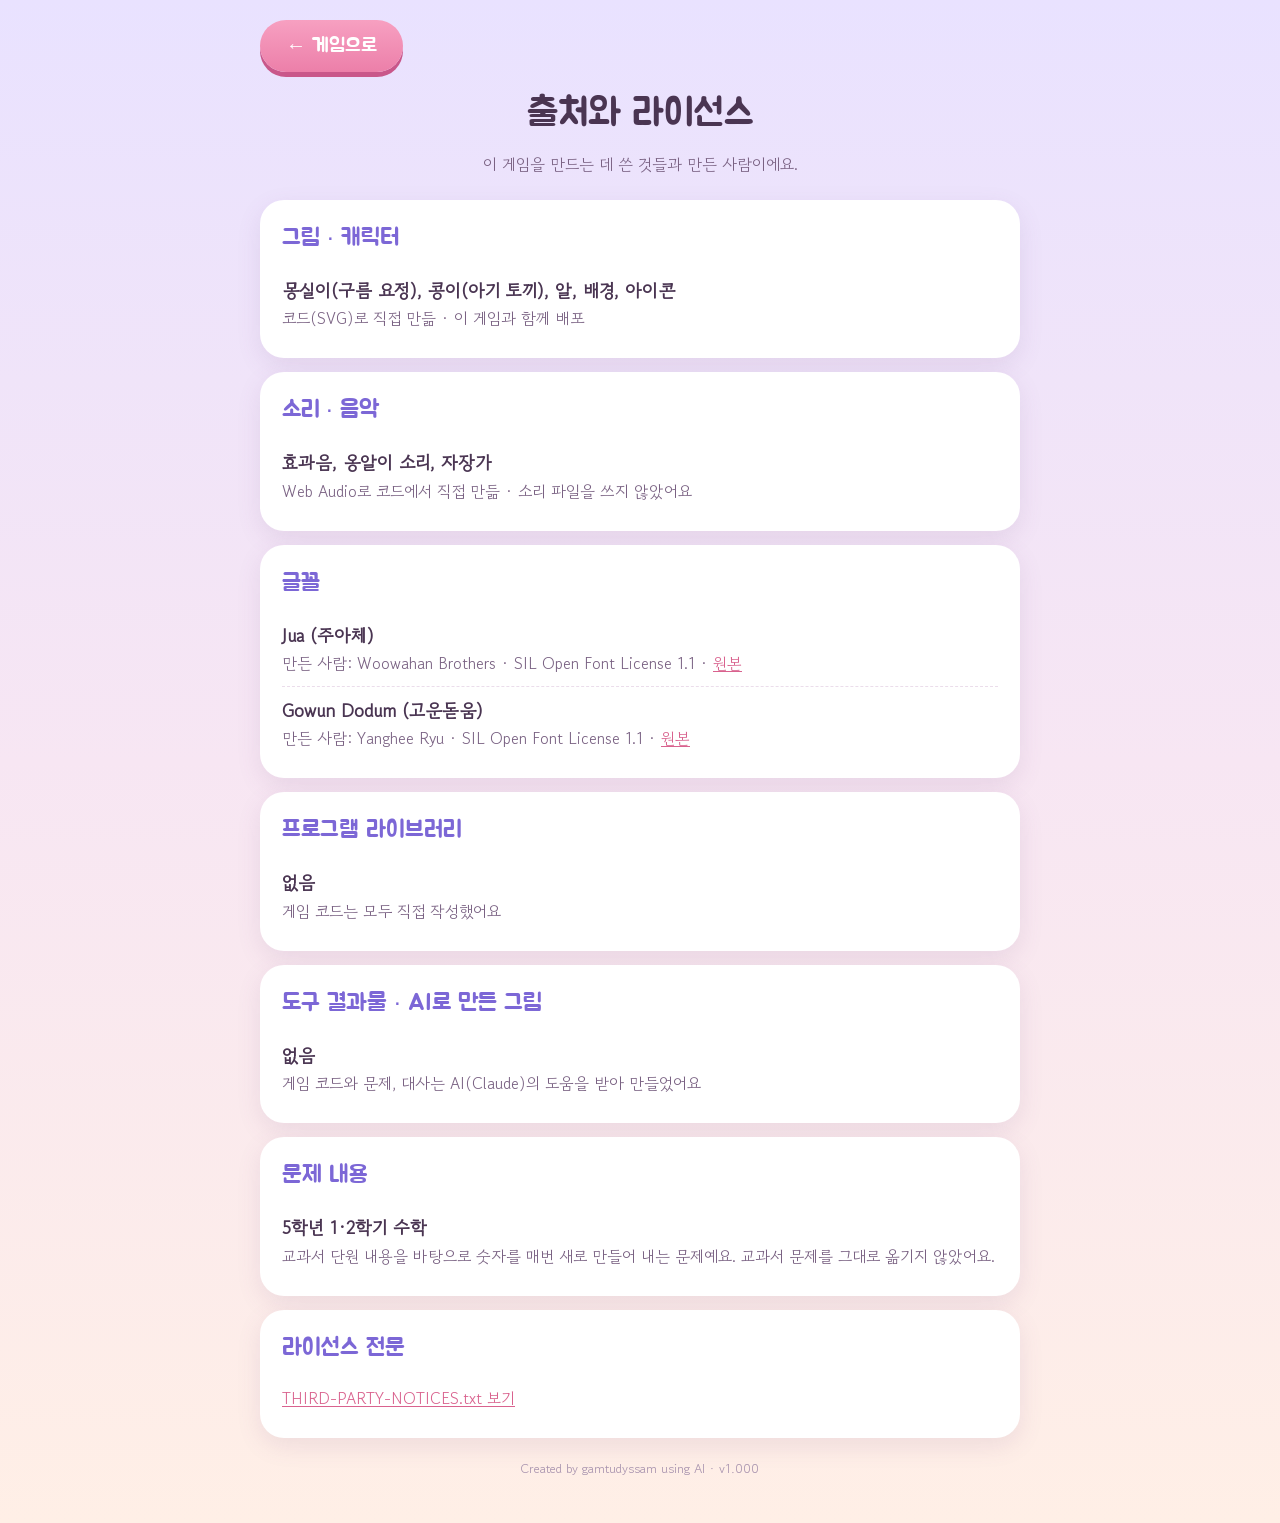
==== credits.html @ 1b7b96b5 "구름 둥지 시험판 v1.000: 5학년 수학 무작위 복습 + 친구 키우기 - 알 고르기(구름 요정 몽실이 / 아기 토끼 콩이), 정해진 이름 고르기 - 1·2학기 11단원 문제 생" ====
<!doctype html>
<html lang="ko">
<head>
<meta charset="utf-8">
<meta name="viewport" content="width=device-width, initial-scale=1, viewport-fit=cover">
<title>출처와 라이선스 · 구름 둥지</title>
<link href="https://fonts.googleapis.com/css2?family=Gowun+Dodum&family=Jua&display=swap" rel="stylesheet">
<style>
:root{--ink:#4A3552;--ink2:#7A6283}
*{box-sizing:border-box}
body{margin:0;min-height:100vh;background:linear-gradient(180deg,#E9E2FF,#F7E6F3 50%,#FFEFE6);color:var(--ink);font-family:"Gowun Dodum",system-ui,sans-serif;
  padding:calc(20px + env(safe-area-inset-top)) 16px calc(30px + env(safe-area-inset-bottom));line-height:1.7}
.wrap{max-width:760px;margin:0 auto}
h1{font-family:"Jua",sans-serif;font-weight:400;font-size:38px;margin:10px 0 4px;text-align:center}
.lead{text-align:center;color:var(--ink2);margin:0 0 22px}
.card{background:#fff;border-radius:24px;padding:18px 22px;margin:0 0 14px;box-shadow:0 8px 24px rgba(122,82,140,.12)}
h2{font-family:"Jua",sans-serif;font-weight:400;font-size:24px;margin:0 0 8px;color:#7C67D6}
.item{padding:8px 0;border-top:1px dashed #EBDDEB}.item:first-of-type{border-top:0}
.item b{font-size:18px}.item div{color:var(--ink2);font-size:16px}
a{color:#D9628E}
.back{display:inline-flex;align-items:center;justify-content:center;min-height:52px;padding:0 26px;border-radius:999px;border:0;background:linear-gradient(180deg,#F7A0C1,#EC7FA9);
  color:#fff;font-family:"Jua",sans-serif;font-size:20px;box-shadow:0 5px 0 #C9578A;cursor:pointer}
.top{display:flex;justify-content:flex-start}
.foot{text-align:center;color:#A893AE;font-size:13px;margin-top:20px}
</style>
</head>
<body>
<div class="wrap">
  <div class="top"><button class="back" id="back">← 게임으로</button></div>
  <h1>출처와 라이선스</h1>
  <p class="lead">이 게임을 만드는 데 쓴 것들과 만든 사람이에요.</p>

  <div class="card"><h2>그림 · 캐릭터</h2>
    <div class="item"><b>몽실이(구름 요정), 콩이(아기 토끼), 알, 배경, 아이콘</b><div>코드(SVG)로 직접 만듦 · 이 게임과 함께 배포</div></div>
  </div>

  <div class="card"><h2>소리 · 음악</h2>
    <div class="item"><b>효과음, 옹알이 소리, 자장가</b><div>Web Audio로 코드에서 직접 만듦 · 소리 파일을 쓰지 않았어요</div></div>
  </div>

  <div class="card"><h2>글꼴</h2>
    <div class="item"><b>Jua (주아체)</b><div>만든 사람: Woowahan Brothers · SIL Open Font License 1.1 · <a href="https://fonts.google.com/specimen/Jua" target="_blank" rel="noopener">원본</a></div></div>
    <div class="item"><b>Gowun Dodum (고운돋움)</b><div>만든 사람: Yanghee Ryu · SIL Open Font License 1.1 · <a href="https://fonts.google.com/specimen/Gowun+Dodum" target="_blank" rel="noopener">원본</a></div></div>
  </div>

  <div class="card"><h2>프로그램 라이브러리</h2>
    <div class="item"><b>없음</b><div>게임 코드는 모두 직접 작성했어요</div></div>
  </div>

  <div class="card"><h2>도구 결과물 · AI로 만든 그림</h2>
    <div class="item"><b>없음</b><div>게임 코드와 문제, 대사는 AI(Claude)의 도움을 받아 만들었어요</div></div>
  </div>

  <div class="card"><h2>문제 내용</h2>
    <div class="item"><b>5학년 1·2학기 수학</b><div>교과서 단원 내용을 바탕으로 숫자를 매번 새로 만들어 내는 문제예요. 교과서 문제를 그대로 옮기지 않았어요.</div></div>
  </div>

  <div class="card"><h2>라이선스 전문</h2>
    <div class="item"><a href="THIRD-PARTY-NOTICES.txt" target="_blank" rel="noopener">THIRD-PARTY-NOTICES.txt 보기</a></div>
  </div>

  <p class="foot">Created by gamtudyssam using AI · <span id="ver"></span></p>
</div>
<script src="js/version.js"></script>
<script>
document.getElementById("ver").textContent = VERSION;
document.getElementById('back').onclick = () => {
  if (window.opener || history.length <= 1) { window.close(); setTimeout(() => { location.href = 'index.html'; }, 300); }
  else history.back();
};
</script>
</body>
</html>
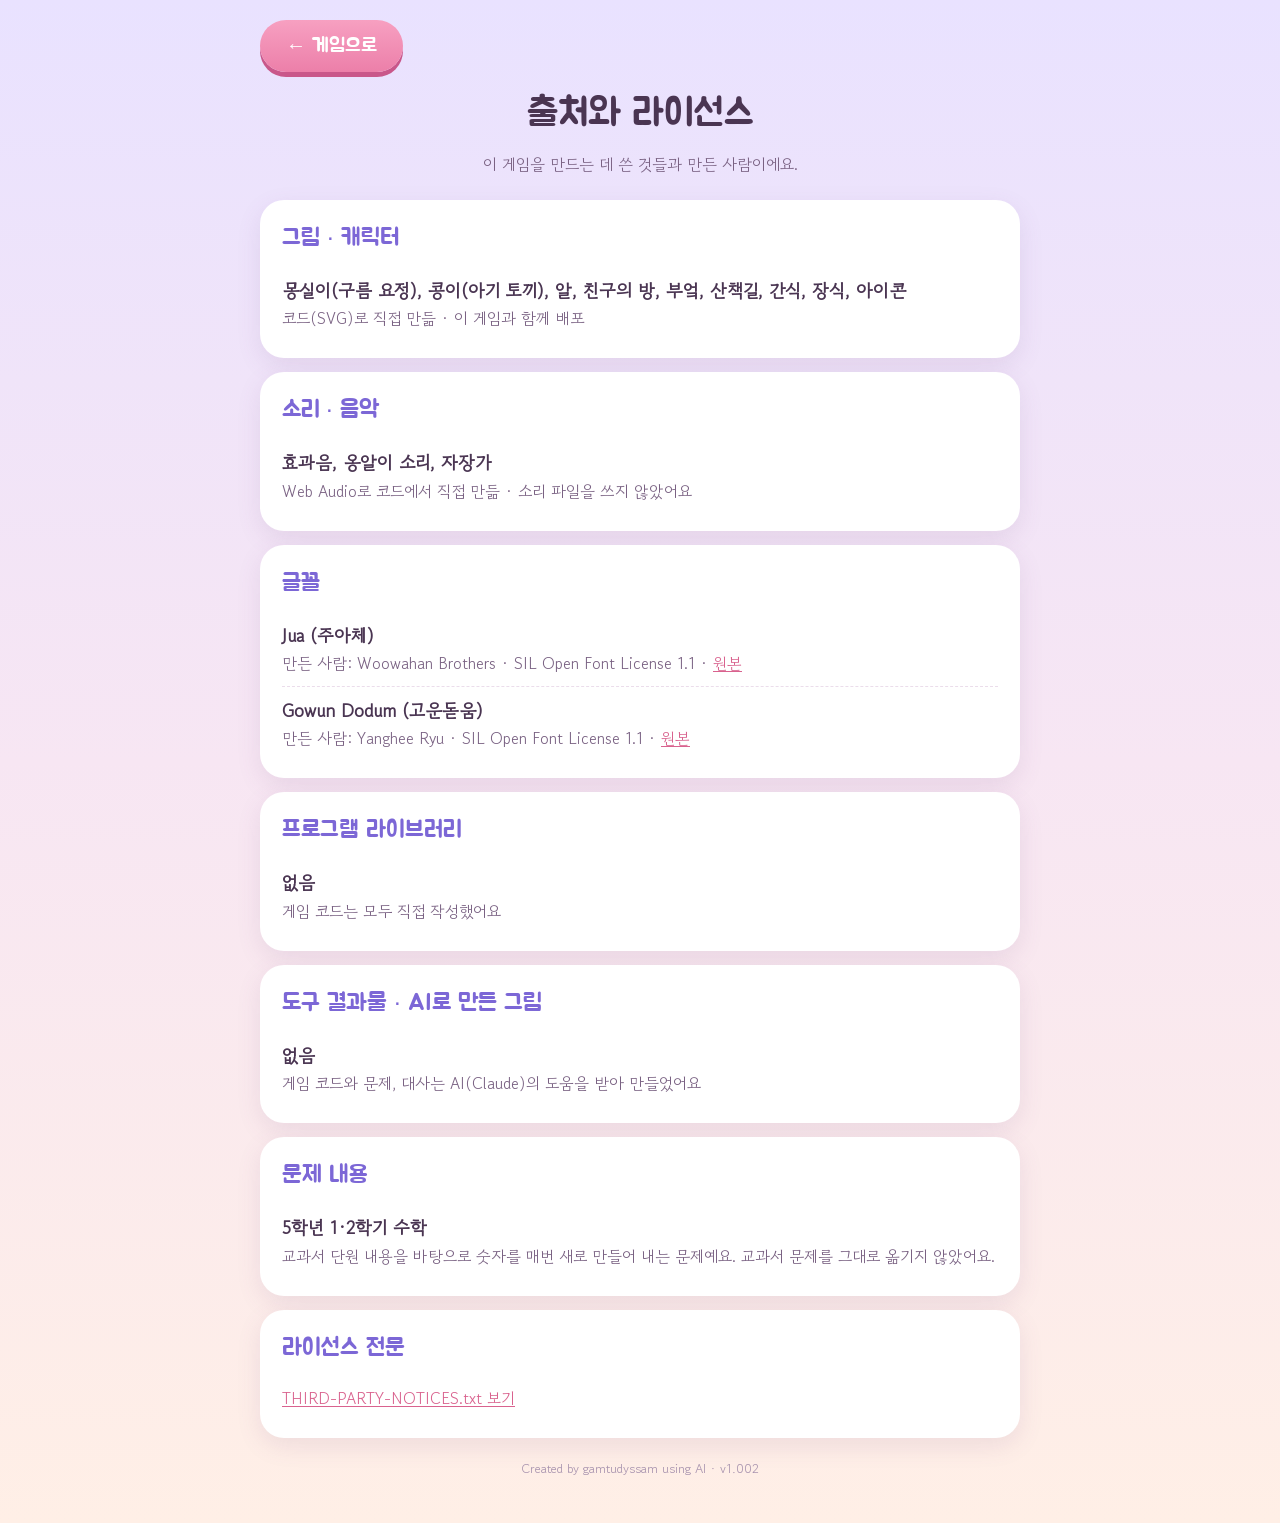
==== commit 52c49fad: "친구의 방 중심으로 게임 구조 개편 (v1.002) - 첫 화면을 친구의 방으로: 돌아다니기, 상태 4가지, 쓰다듬기 반응 - 오늘의 바람 3개(간식·장소·돌봄)와 우정 단계, 이" ====
--- a/credits.html
+++ b/credits.html
@@ -31,7 +31,7 @@
   <p class="lead">이 게임을 만드는 데 쓴 것들과 만든 사람이에요.</p>
 
   <div class="card"><h2>그림 · 캐릭터</h2>
-    <div class="item"><b>몽실이(구름 요정), 콩이(아기 토끼), 알, 배경, 아이콘</b><div>코드(SVG)로 직접 만듦 · 이 게임과 함께 배포</div></div>
+    <div class="item"><b>몽실이(구름 요정), 콩이(아기 토끼), 알, 친구의 방, 부엌, 산책길, 간식, 장식, 아이콘</b><div>코드(SVG)로 직접 만듦 · 이 게임과 함께 배포</div></div>
   </div>
 
   <div class="card"><h2>소리 · 음악</h2>
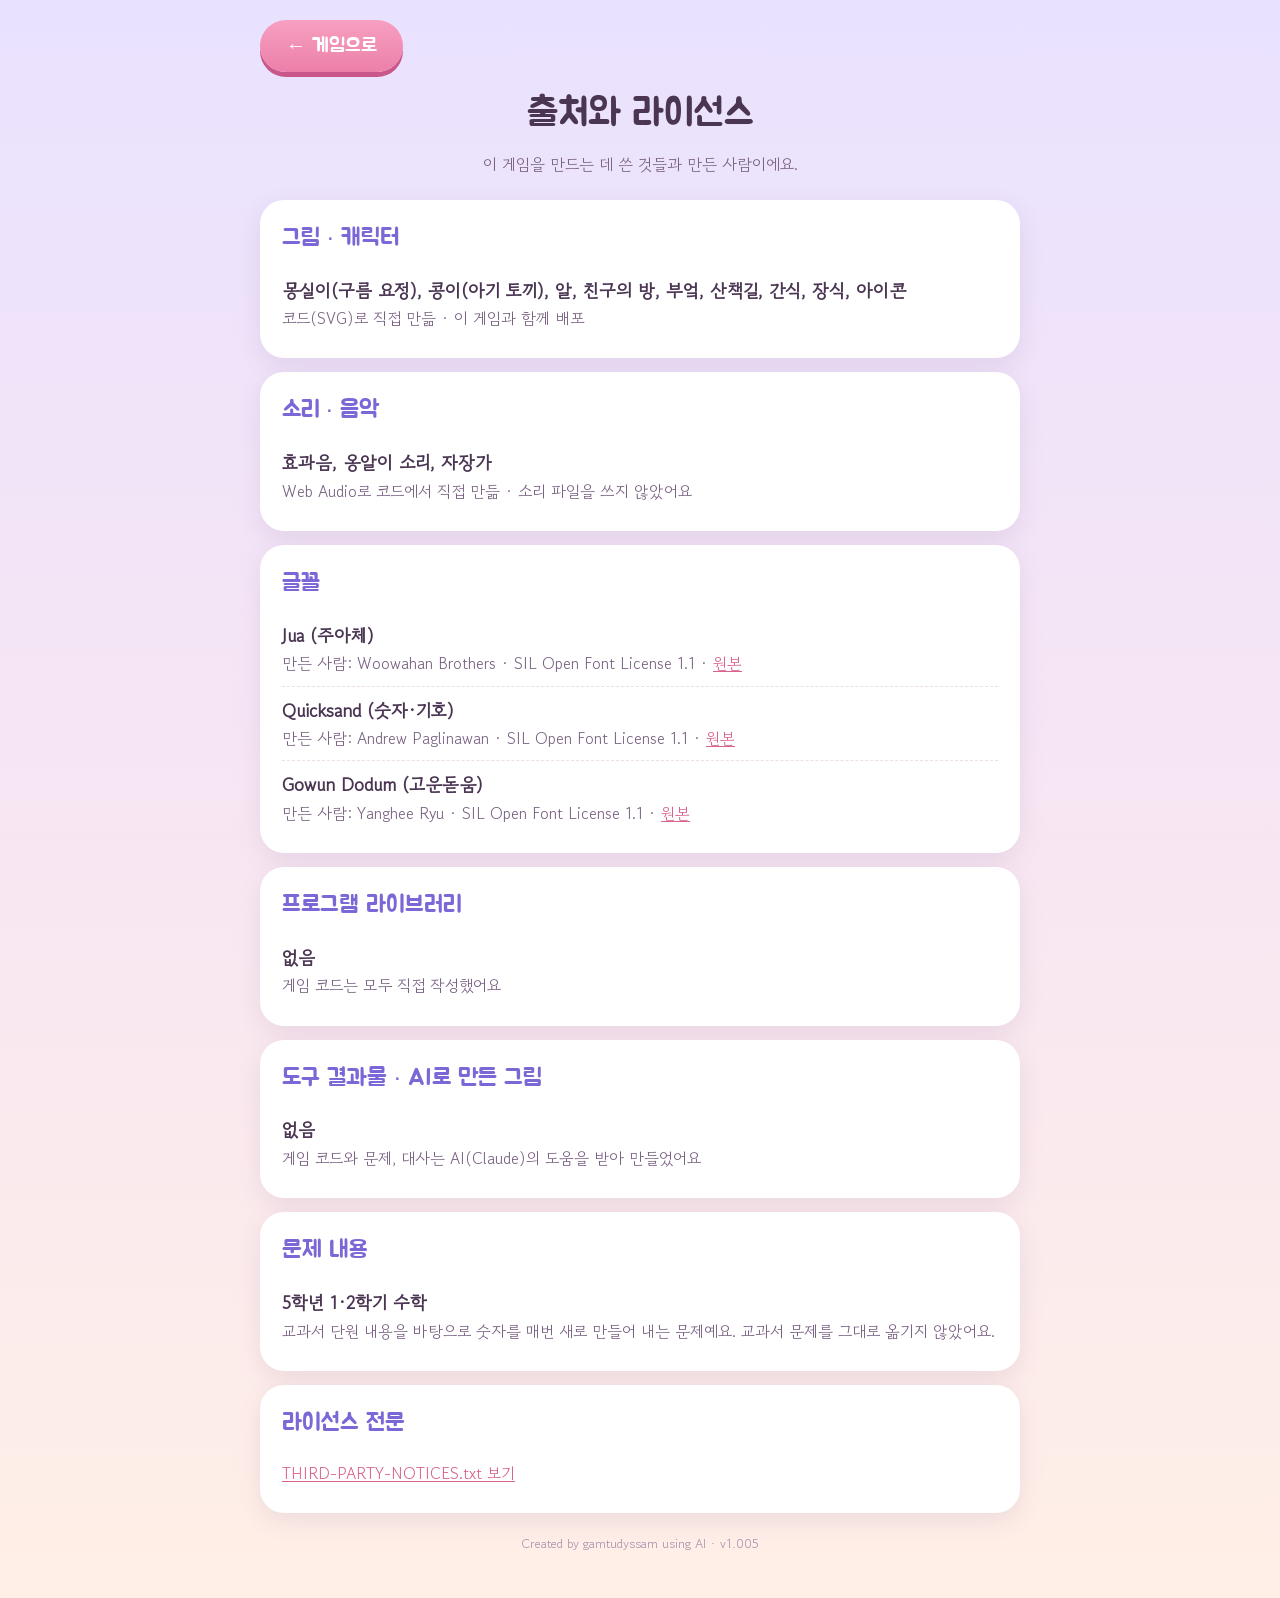
==== commit ab43fb52: "요리 애니메이션, 목욕·놀이 새로 만들기 (v1.005) - 요리: 단계마다 재료·도구가 움직이는 애니메이션(넣기, 붓기, 섞기, 으깨기, 굽기, 흔들기, 뿌리기, 기계 돌리기, " ====
--- a/credits.html
+++ b/credits.html
@@ -4,7 +4,7 @@
 <meta charset="utf-8">
 <meta name="viewport" content="width=device-width, initial-scale=1, viewport-fit=cover">
 <title>출처와 라이선스 · 구름 둥지</title>
-<link href="https://fonts.googleapis.com/css2?family=Gowun+Dodum&family=Jua&display=swap" rel="stylesheet">
+<link href="https://fonts.googleapis.com/css2?family=Gowun+Dodum&family=Jua&family=Quicksand:wght@700&display=swap" rel="stylesheet">
 <style>
 :root{--ink:#4A3552;--ink2:#7A6283}
 *{box-sizing:border-box}
@@ -40,6 +40,7 @@
 
   <div class="card"><h2>글꼴</h2>
     <div class="item"><b>Jua (주아체)</b><div>만든 사람: Woowahan Brothers · SIL Open Font License 1.1 · <a href="https://fonts.google.com/specimen/Jua" target="_blank" rel="noopener">원본</a></div></div>
+    <div class="item"><b>Quicksand (숫자·기호)</b><div>만든 사람: Andrew Paglinawan · SIL Open Font License 1.1 · <a href="https://fonts.google.com/specimen/Quicksand" target="_blank" rel="noopener">원본</a></div></div>
     <div class="item"><b>Gowun Dodum (고운돋움)</b><div>만든 사람: Yanghee Ryu · SIL Open Font License 1.1 · <a href="https://fonts.google.com/specimen/Gowun+Dodum" target="_blank" rel="noopener">원본</a></div></div>
   </div>
 
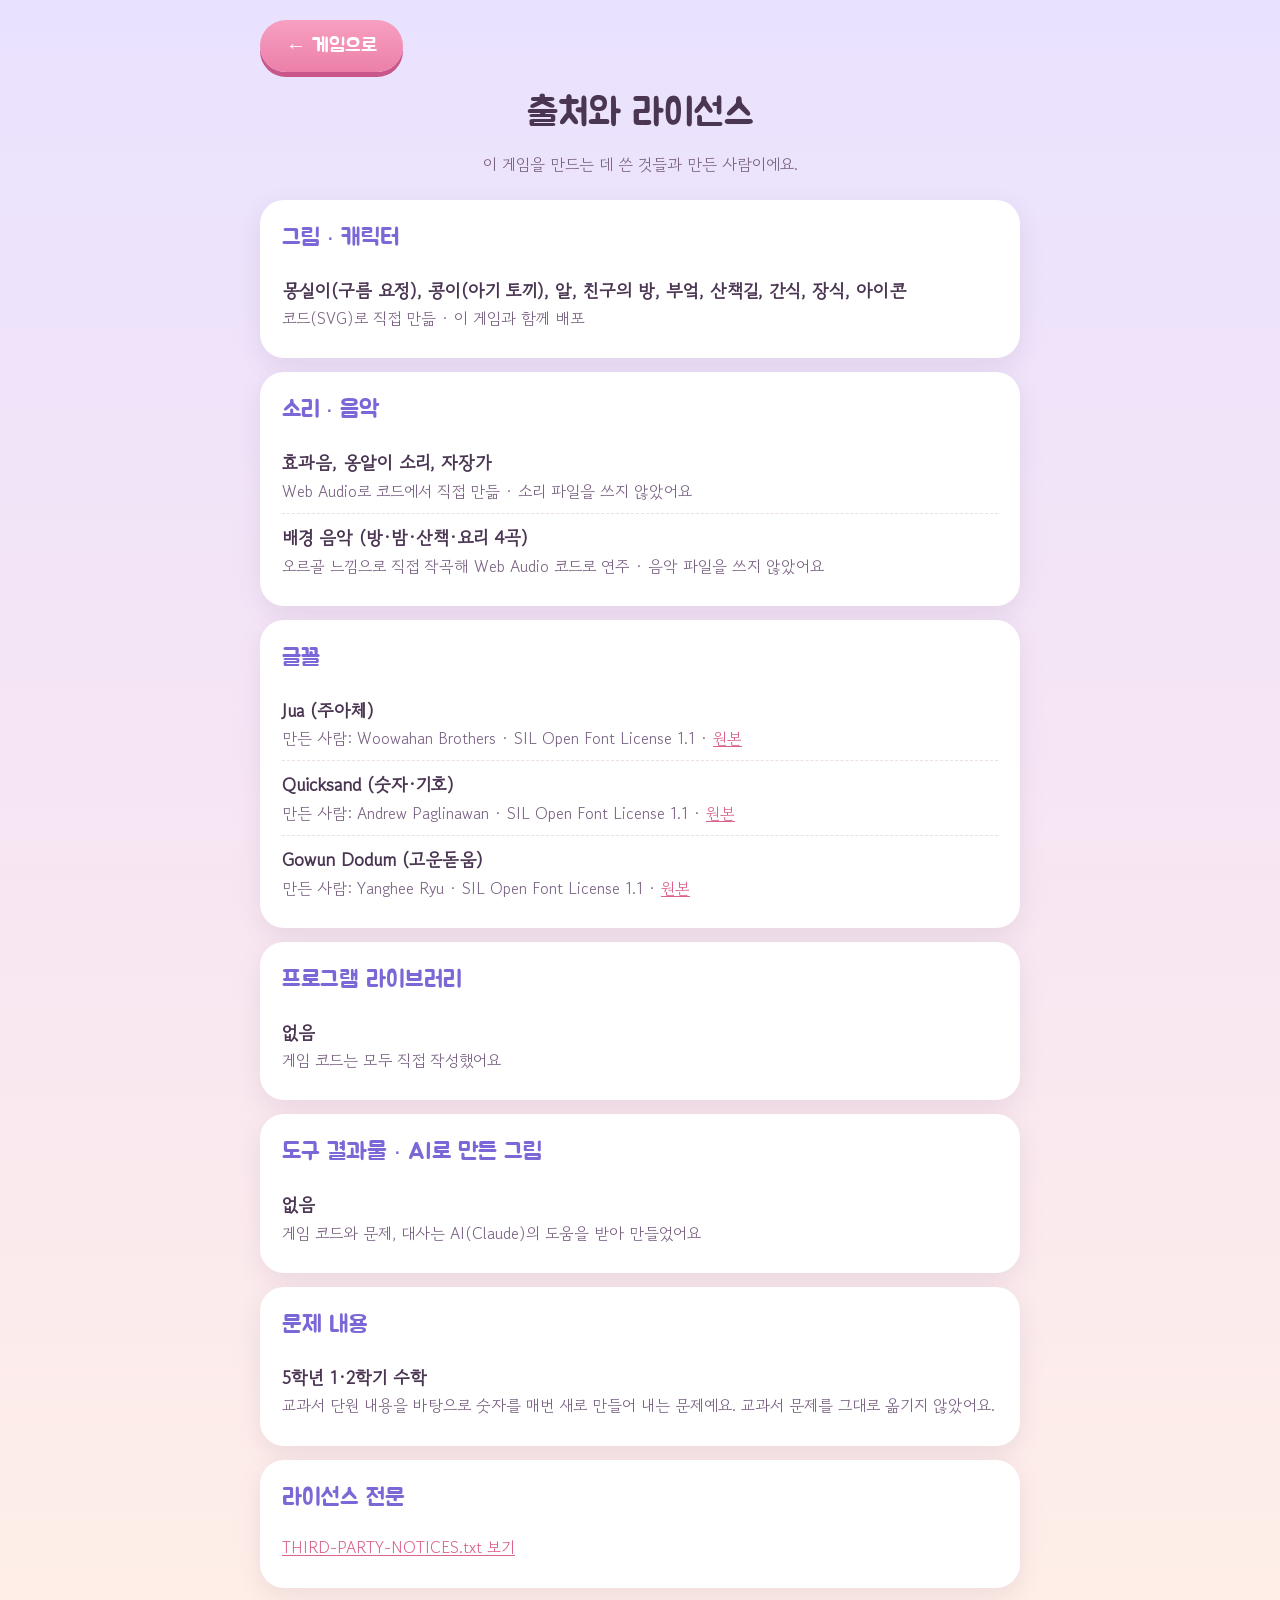
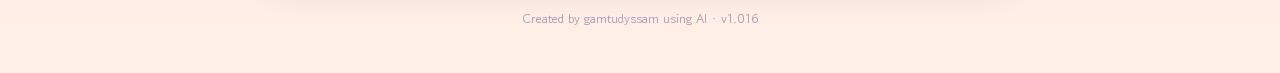
==== commit 05d885b4: "찜기·산책 풍경·공 물어 오기·배경 음악 (v1.016) - 요리 '찜기에 찌기': 대나무 찜기가 그릇 위로 내려앉고 뚜껑이 들썩이며 김이 모락모락, 끝나면 뚜껑이 열림 - 산책:" ====
--- a/credits.html
+++ b/credits.html
@@ -36,6 +36,7 @@
 
   <div class="card"><h2>소리 · 음악</h2>
     <div class="item"><b>효과음, 옹알이 소리, 자장가</b><div>Web Audio로 코드에서 직접 만듦 · 소리 파일을 쓰지 않았어요</div></div>
+    <div class="item"><b>배경 음악 (방·밤·산책·요리 4곡)</b><div>오르골 느낌으로 직접 작곡해 Web Audio 코드로 연주 · 음악 파일을 쓰지 않았어요</div></div>
   </div>
 
   <div class="card"><h2>글꼴</h2>
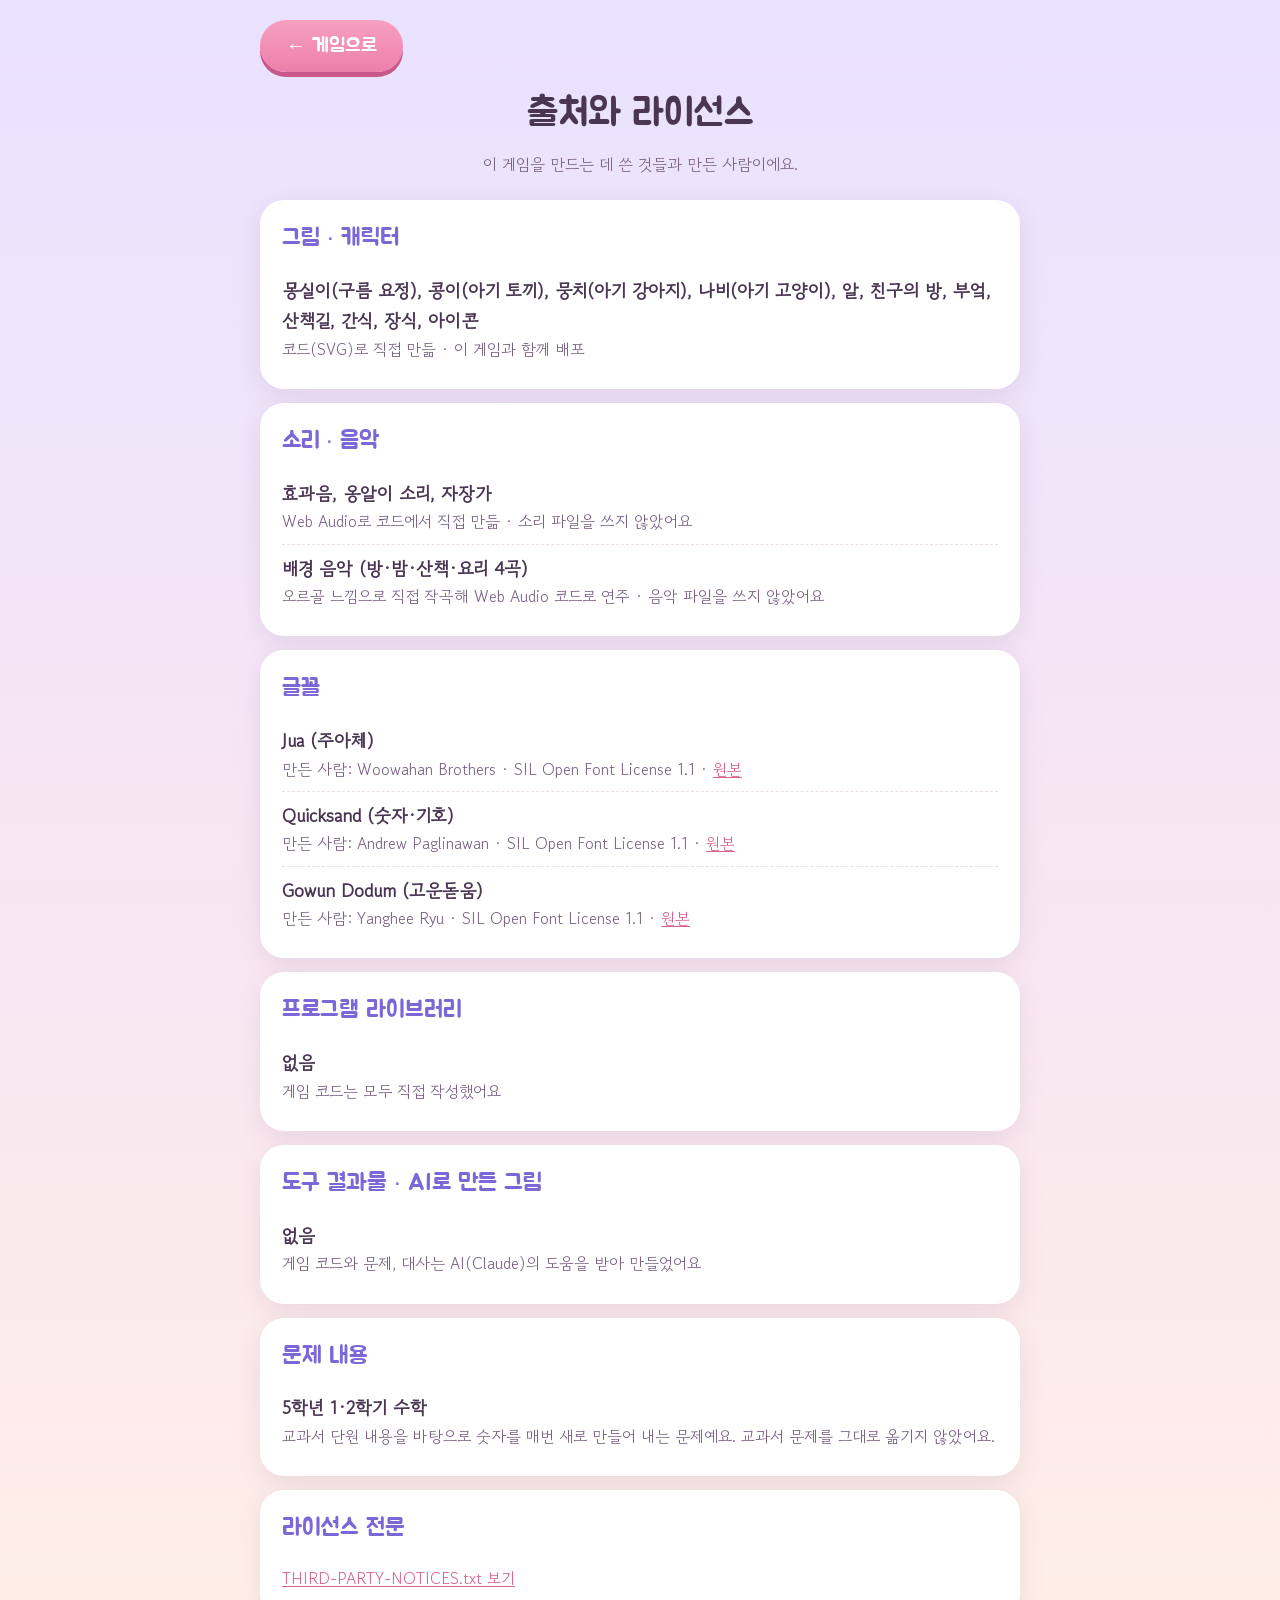
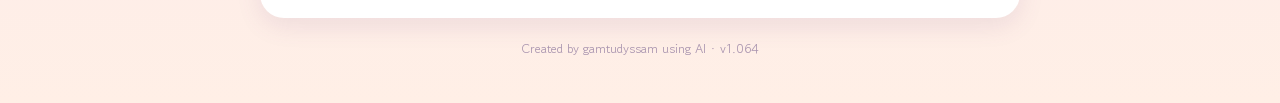
==== commit d0bca999: "v1.064: 새 친구 아기 강아지·아기 고양이 (토끼와 같은 뼈대라 모든 옷·장식을 입음, 알~10단계, 대사·취향·이야기·방 색·목소리) Co-Authored-By: Claud" ====
--- a/credits.html
+++ b/credits.html
@@ -31,7 +31,7 @@
   <p class="lead">이 게임을 만드는 데 쓴 것들과 만든 사람이에요.</p>
 
   <div class="card"><h2>그림 · 캐릭터</h2>
-    <div class="item"><b>몽실이(구름 요정), 콩이(아기 토끼), 알, 친구의 방, 부엌, 산책길, 간식, 장식, 아이콘</b><div>코드(SVG)로 직접 만듦 · 이 게임과 함께 배포</div></div>
+    <div class="item"><b>몽실이(구름 요정), 콩이(아기 토끼), 뭉치(아기 강아지), 나비(아기 고양이), 알, 친구의 방, 부엌, 산책길, 간식, 장식, 아이콘</b><div>코드(SVG)로 직접 만듦 · 이 게임과 함께 배포</div></div>
   </div>
 
   <div class="card"><h2>소리 · 음악</h2>
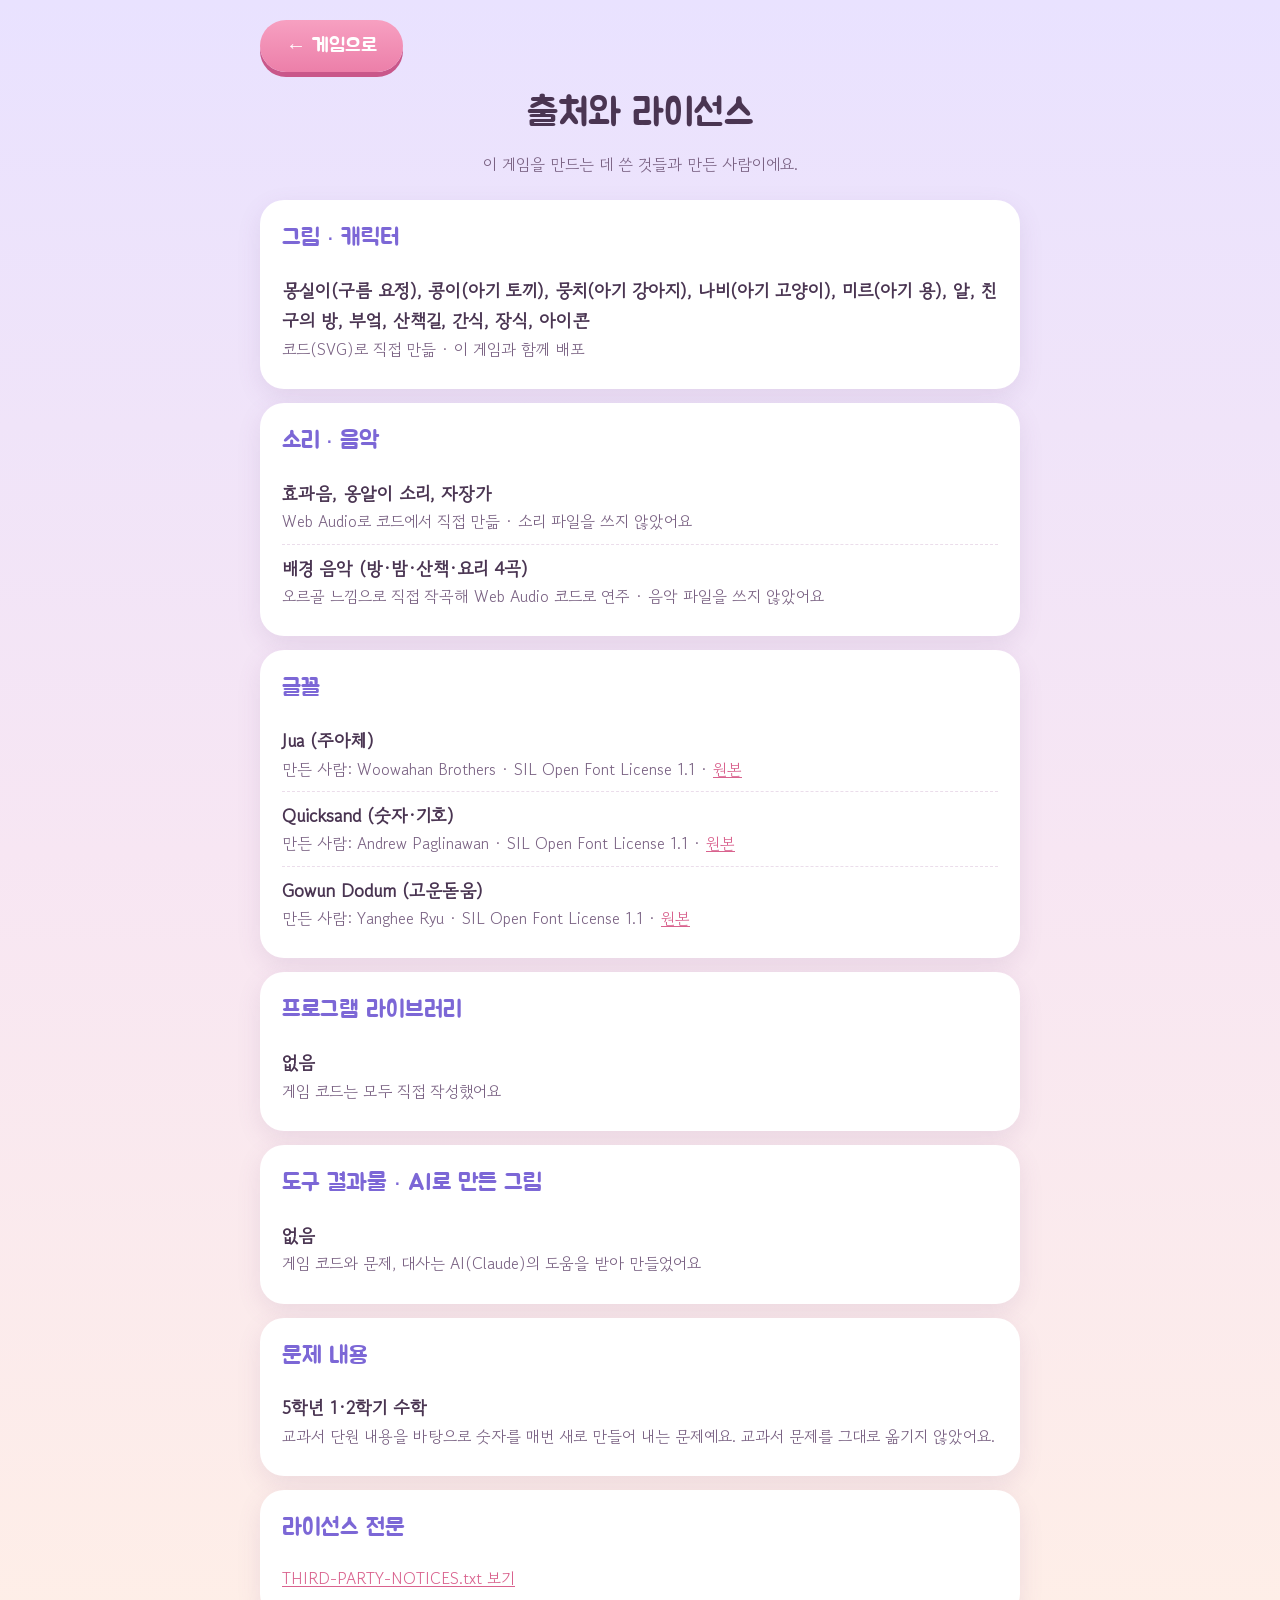
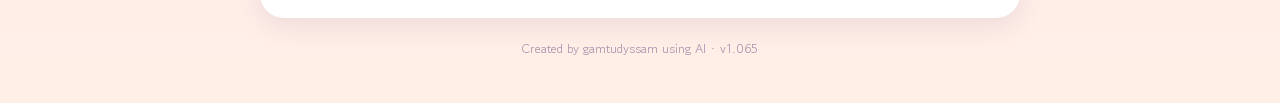
==== commit 136dd3ec: "v1.065: 새 친구 아기 용 (뿔·날개·꼬리 가시가 자람, 모든 옷 입음, 날개 아이템은 용 날개 대신), 알 고르기 5개 Co-Authored-By: Claude Opus 5" ====
--- a/credits.html
+++ b/credits.html
@@ -31,7 +31,7 @@
   <p class="lead">이 게임을 만드는 데 쓴 것들과 만든 사람이에요.</p>
 
   <div class="card"><h2>그림 · 캐릭터</h2>
-    <div class="item"><b>몽실이(구름 요정), 콩이(아기 토끼), 뭉치(아기 강아지), 나비(아기 고양이), 알, 친구의 방, 부엌, 산책길, 간식, 장식, 아이콘</b><div>코드(SVG)로 직접 만듦 · 이 게임과 함께 배포</div></div>
+    <div class="item"><b>몽실이(구름 요정), 콩이(아기 토끼), 뭉치(아기 강아지), 나비(아기 고양이), 미르(아기 용), 알, 친구의 방, 부엌, 산책길, 간식, 장식, 아이콘</b><div>코드(SVG)로 직접 만듦 · 이 게임과 함께 배포</div></div>
   </div>
 
   <div class="card"><h2>소리 · 음악</h2>
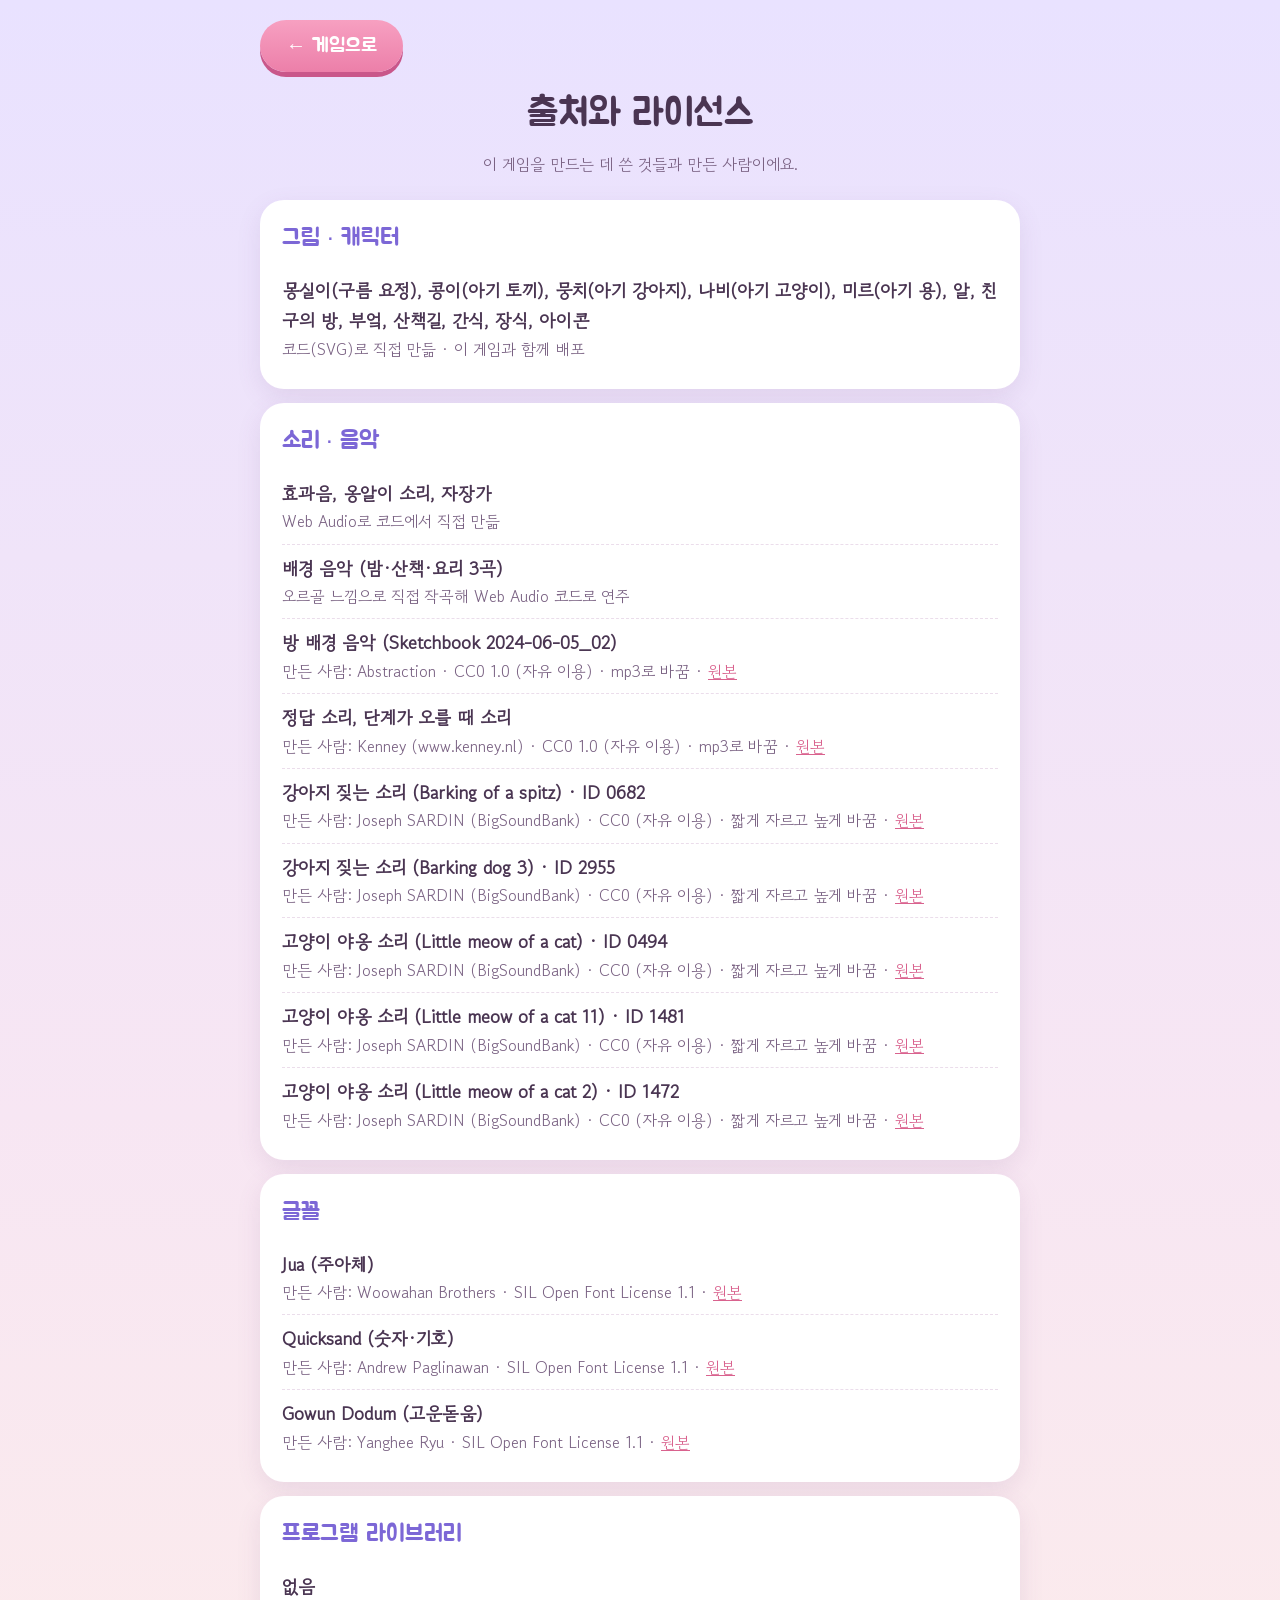
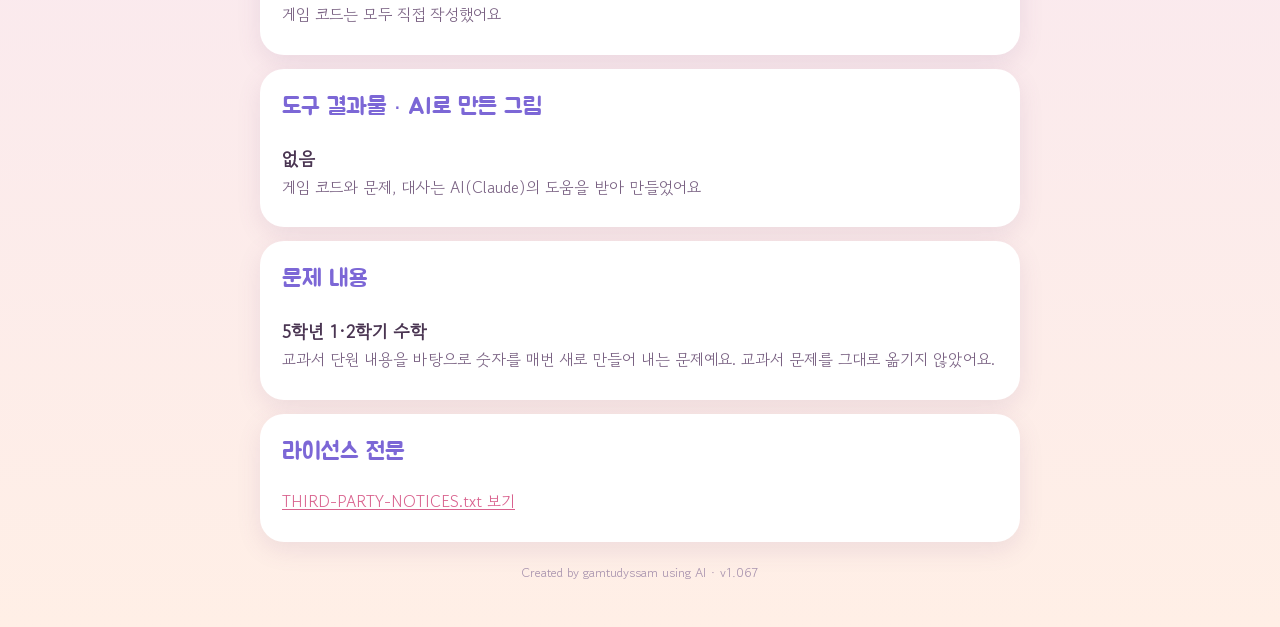
==== commit c09e57ff: "v1.067 소리 파일 추가: 정답·단계 효과음, 강아지·고양이 울음, 방 배경음악 - Kenney CC0: 정답(confirmation_001), 단계 오름(jingles_PIZ" ====
--- a/credits.html
+++ b/credits.html
@@ -35,8 +35,15 @@
   </div>
 
   <div class="card"><h2>소리 · 음악</h2>
-    <div class="item"><b>효과음, 옹알이 소리, 자장가</b><div>Web Audio로 코드에서 직접 만듦 · 소리 파일을 쓰지 않았어요</div></div>
-    <div class="item"><b>배경 음악 (방·밤·산책·요리 4곡)</b><div>오르골 느낌으로 직접 작곡해 Web Audio 코드로 연주 · 음악 파일을 쓰지 않았어요</div></div>
+    <div class="item"><b>효과음, 옹알이 소리, 자장가</b><div>Web Audio로 코드에서 직접 만듦</div></div>
+    <div class="item"><b>배경 음악 (밤·산책·요리 3곡)</b><div>오르골 느낌으로 직접 작곡해 Web Audio 코드로 연주</div></div>
+    <div class="item"><b>방 배경 음악 (Sketchbook 2024-06-05_02)</b><div>만든 사람: Abstraction · CC0 1.0 (자유 이용) · mp3로 바꿈 · <a href="https://tallbeard.itch.io/music-loop-bundle" target="_blank" rel="noopener">원본</a></div></div>
+    <div class="item"><b>정답 소리, 단계가 오를 때 소리</b><div>만든 사람: Kenney (www.kenney.nl) · CC0 1.0 (자유 이용) · mp3로 바꿈 · <a href="https://kenney.nl/assets" target="_blank" rel="noopener">원본</a></div></div>
+    <div class="item"><b>강아지 짖는 소리 (Barking of a spitz) · ID 0682</b><div>만든 사람: Joseph SARDIN (BigSoundBank) · CC0 (자유 이용) · 짧게 자르고 높게 바꿈 · <a href="https://bigsoundbank.com/barking-of-a-spitz-s0682.html" target="_blank" rel="noopener">원본</a></div></div>
+    <div class="item"><b>강아지 짖는 소리 (Barking dog 3) · ID 2955</b><div>만든 사람: Joseph SARDIN (BigSoundBank) · CC0 (자유 이용) · 짧게 자르고 높게 바꿈 · <a href="https://bigsoundbank.com/barking-dog-3-s2955.html" target="_blank" rel="noopener">원본</a></div></div>
+    <div class="item"><b>고양이 야옹 소리 (Little meow of a cat) · ID 0494</b><div>만든 사람: Joseph SARDIN (BigSoundBank) · CC0 (자유 이용) · 짧게 자르고 높게 바꿈 · <a href="https://bigsoundbank.com/little-meow-of-a-cat-s0494.html" target="_blank" rel="noopener">원본</a></div></div>
+    <div class="item"><b>고양이 야옹 소리 (Little meow of a cat 11) · ID 1481</b><div>만든 사람: Joseph SARDIN (BigSoundBank) · CC0 (자유 이용) · 짧게 자르고 높게 바꿈 · <a href="https://bigsoundbank.com/little-meow-of-a-cat-11-s1481.html" target="_blank" rel="noopener">원본</a></div></div>
+    <div class="item"><b>고양이 야옹 소리 (Little meow of a cat 2) · ID 1472</b><div>만든 사람: Joseph SARDIN (BigSoundBank) · CC0 (자유 이용) · 짧게 자르고 높게 바꿈 · <a href="https://bigsoundbank.com/little-meow-of-a-cat-2-s1472.html" target="_blank" rel="noopener">원본</a></div></div>
   </div>
 
   <div class="card"><h2>글꼴</h2>
